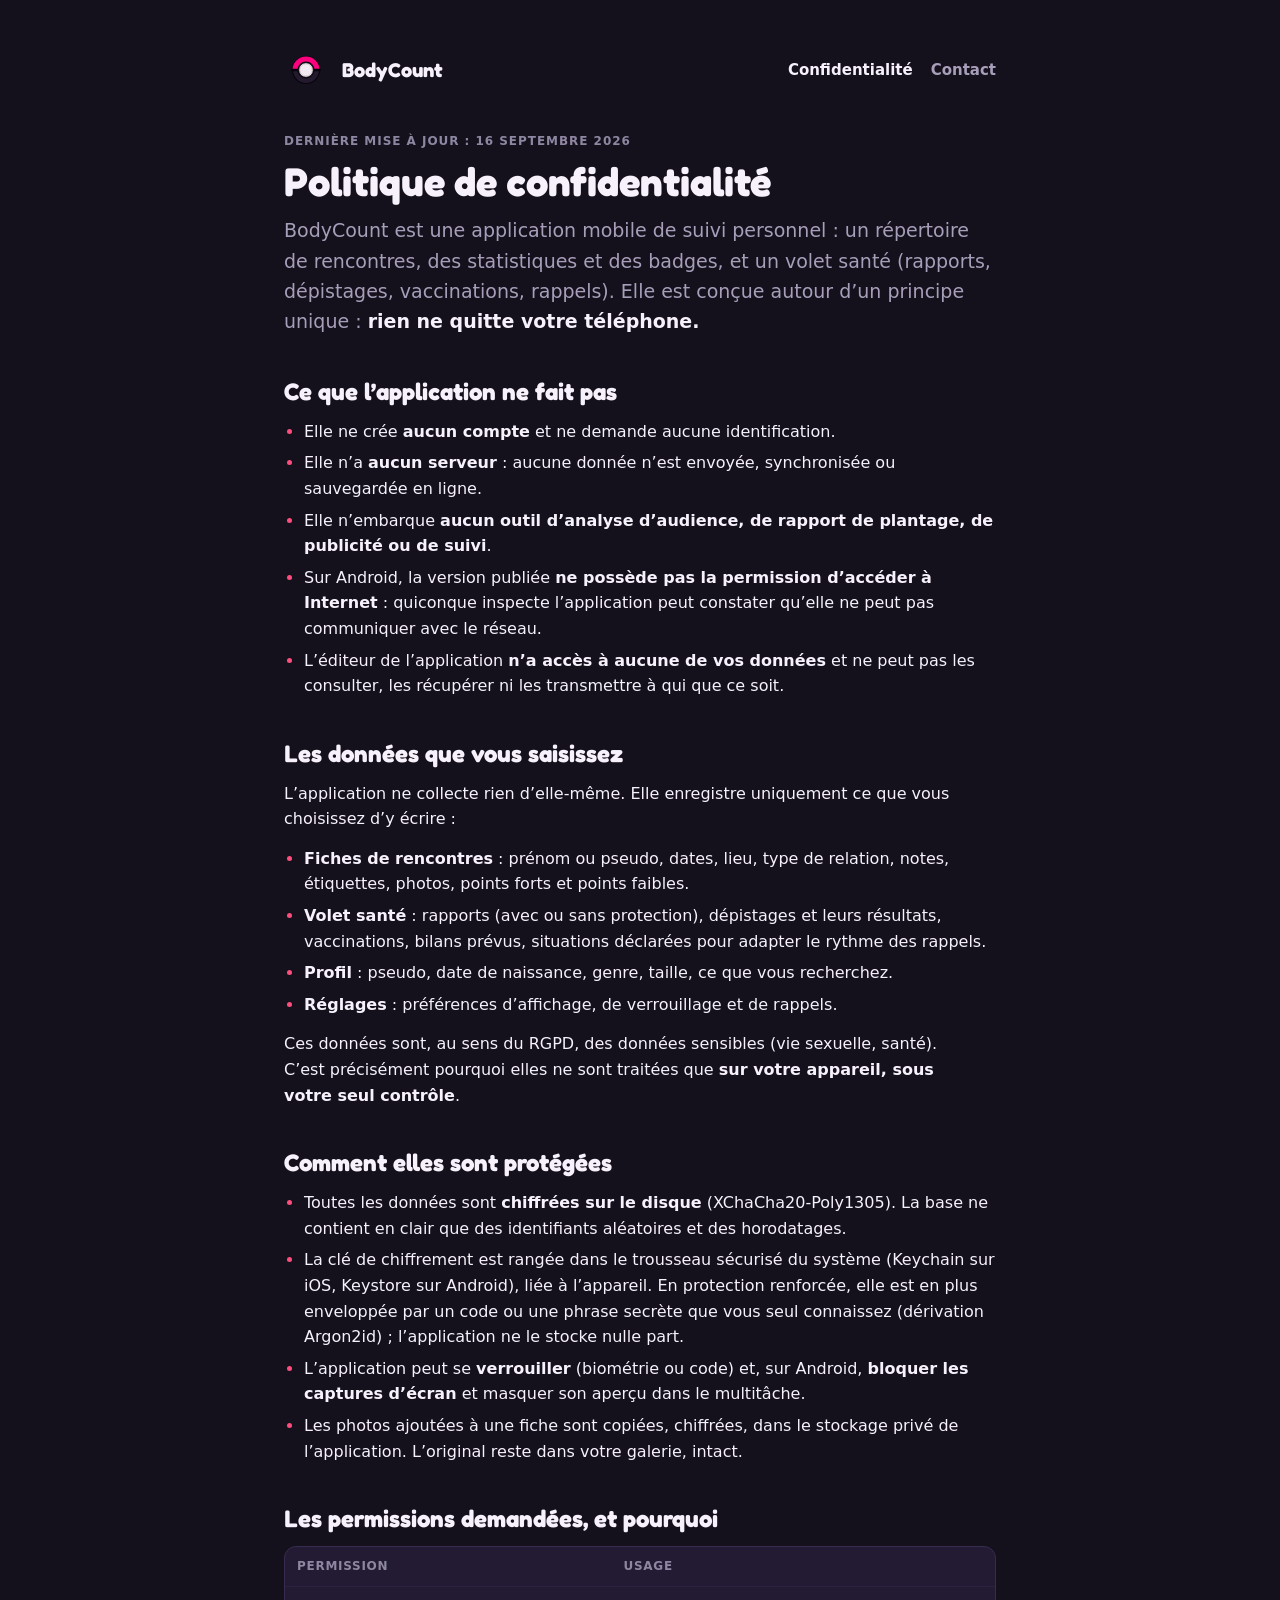
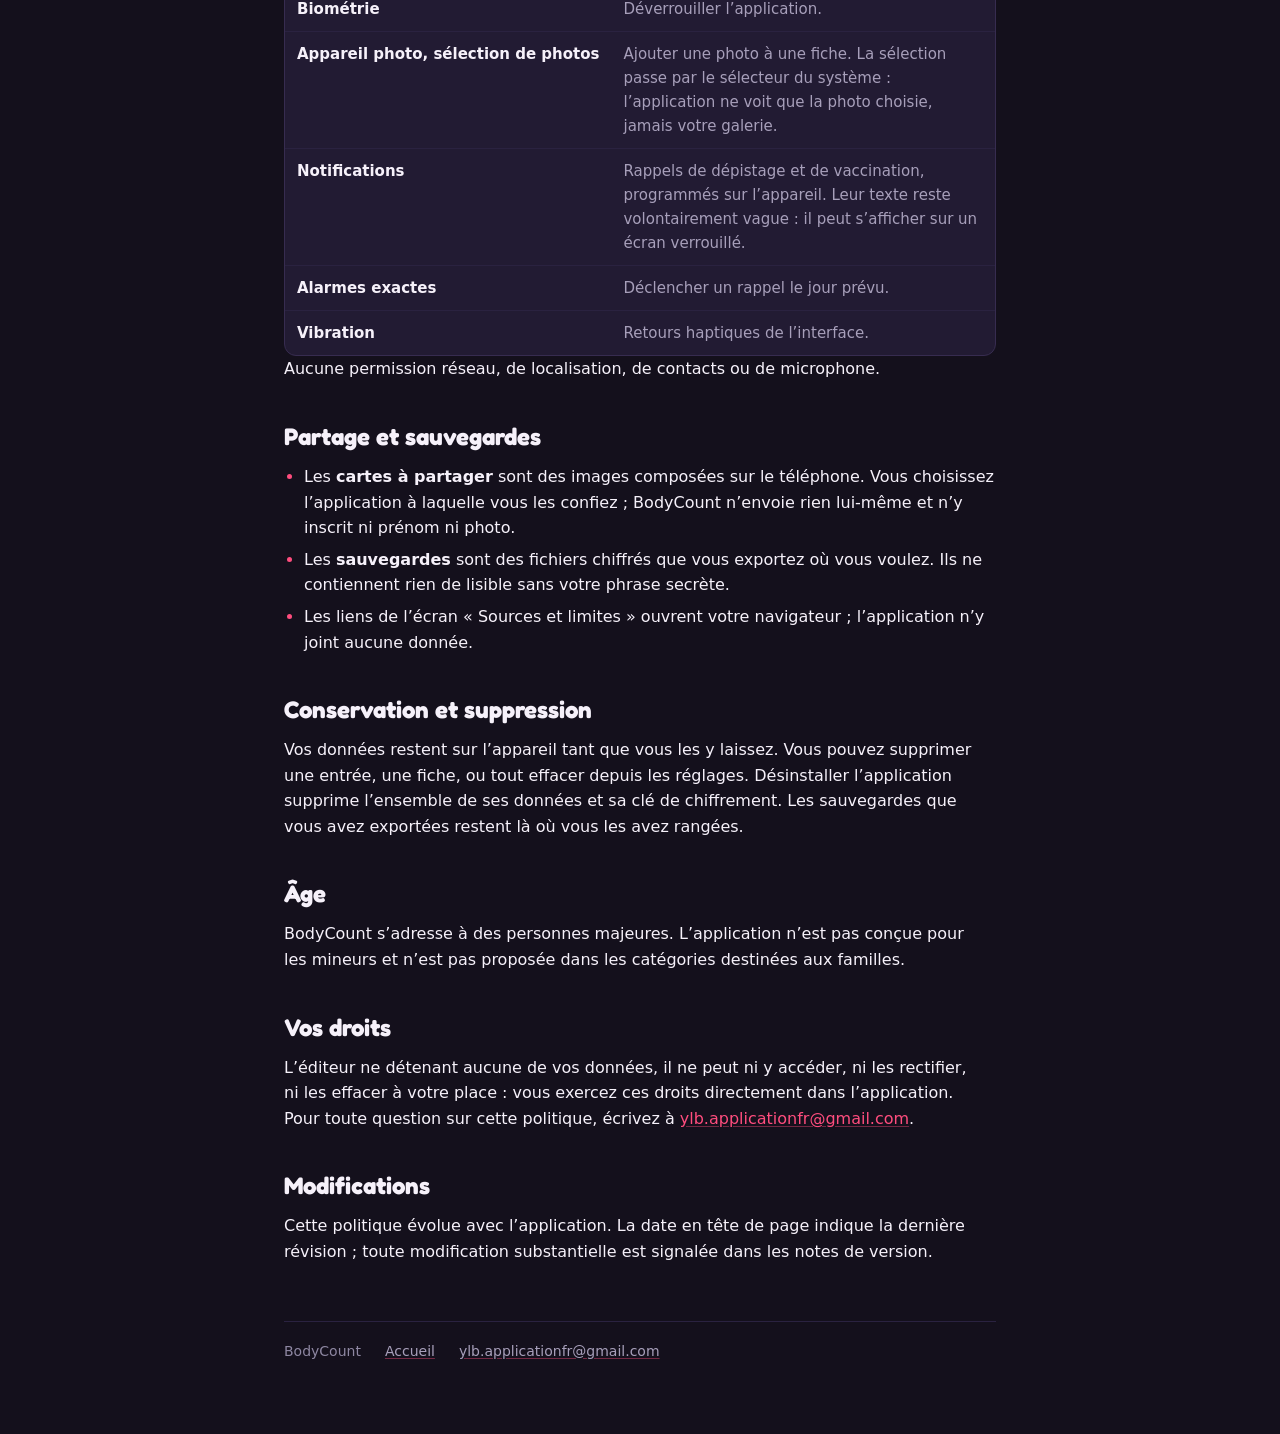
==== confidentialite/index.html @ e616489b "Met la politique de confidentialité en pages, prête pour GitHub Pages Play exige une URL publique et" ====
<!doctype html>
<html lang="fr">
<head>
  <meta charset="utf-8">
  <meta name="viewport" content="width=device-width, initial-scale=1">
  <title>Politique de confidentialité — BodyCount</title>
  <meta name="description" content="Ce que BodyCount fait de vos données : rien ne quitte votre téléphone.">
  <link rel="icon" href="../favicon.png">
  <link rel="stylesheet" href="https://fonts.googleapis.com/css2?family=Fredoka:wght@600;700&display=swap">
  <link rel="stylesheet" href="../style.css">
</head>
<body>
  <main class="page">
    <header class="site">
      <img src="../logo.svg" alt="" width="44" height="44">
      <a class="brand" href="../">BodyCount</a>
      <nav>
        <a href="./" aria-current="page">Confidentialité</a>
        <a href="mailto:ylb.applicationfr@gmail.com">Contact</a>
      </nav>
    </header>

    <p class="eyebrow">Dernière mise à jour : 16 septembre 2026</p>
    <h1>Politique de confidentialité</h1>
    <p class="lede">BodyCount est une application mobile de suivi personnel : un répertoire de rencontres, des statistiques et des badges, et un volet santé (rapports, dépistages, vaccinations, rappels). Elle est conçue autour d’un principe unique : <strong>rien ne quitte votre téléphone.</strong></p>

    <h2>Ce que l’application ne fait pas</h2>
    <ul>
      <li>Elle ne crée <strong>aucun compte</strong> et ne demande aucune identification.</li>
      <li>Elle n’a <strong>aucun serveur</strong> : aucune donnée n’est envoyée, synchronisée ou sauvegardée en ligne.</li>
      <li>Elle n’embarque <strong>aucun outil d’analyse d’audience, de rapport de plantage, de publicité ou de suivi</strong>.</li>
      <li>Sur Android, la version publiée <strong>ne possède pas la permission d’accéder à Internet</strong> : quiconque inspecte l’application peut constater qu’elle ne peut pas communiquer avec le réseau.</li>
      <li>L’éditeur de l’application <strong>n’a accès à aucune de vos données</strong> et ne peut pas les consulter, les récupérer ni les transmettre à qui que ce soit.</li>
    </ul>

    <h2>Les données que vous saisissez</h2>
    <p>L’application ne collecte rien d’elle-même. Elle enregistre uniquement ce que vous choisissez d’y écrire :</p>
    <ul>
      <li><strong>Fiches de rencontres</strong> : prénom ou pseudo, dates, lieu, type de relation, notes, étiquettes, photos, points forts et points faibles.</li>
      <li><strong>Volet santé</strong> : rapports (avec ou sans protection), dépistages et leurs résultats, vaccinations, bilans prévus, situations déclarées pour adapter le rythme des rappels.</li>
      <li><strong>Profil</strong> : pseudo, date de naissance, genre, taille, ce que vous recherchez.</li>
      <li><strong>Réglages</strong> : préférences d’affichage, de verrouillage et de rappels.</li>
    </ul>
    <p>Ces données sont, au sens du RGPD, des données sensibles (vie sexuelle, santé). C’est précisément pourquoi elles ne sont traitées que <strong>sur votre appareil, sous votre seul contrôle</strong>.</p>

    <h2>Comment elles sont protégées</h2>
    <ul>
      <li>Toutes les données sont <strong>chiffrées sur le disque</strong> (XChaCha20-Poly1305). La base ne contient en clair que des identifiants aléatoires et des horodatages.</li>
      <li>La clé de chiffrement est rangée dans le trousseau sécurisé du système (Keychain sur iOS, Keystore sur Android), liée à l’appareil. En protection renforcée, elle est en plus enveloppée par un code ou une phrase secrète que vous seul connaissez (dérivation Argon2id) ; l’application ne le stocke nulle part.</li>
      <li>L’application peut se <strong>verrouiller</strong> (biométrie ou code) et, sur Android, <strong>bloquer les captures d’écran</strong> et masquer son aperçu dans le multitâche.</li>
      <li>Les photos ajoutées à une fiche sont copiées, chiffrées, dans le stockage privé de l’application. L’original reste dans votre galerie, intact.</li>
    </ul>

    <h2>Les permissions demandées, et pourquoi</h2>
    <div class="table-wrap">
      <table>
        <thead><tr><th>Permission</th><th>Usage</th></tr></thead>
        <tbody>
          <tr><th>Biométrie</th><td>Déverrouiller l’application.</td></tr>
          <tr><th>Appareil photo, sélection de photos</th><td>Ajouter une photo à une fiche. La sélection passe par le sélecteur du système : l’application ne voit que la photo choisie, jamais votre galerie.</td></tr>
          <tr><th>Notifications</th><td>Rappels de dépistage et de vaccination, programmés sur l’appareil. Leur texte reste volontairement vague : il peut s’afficher sur un écran verrouillé.</td></tr>
          <tr><th>Alarmes exactes</th><td>Déclencher un rappel le jour prévu.</td></tr>
          <tr><th>Vibration</th><td>Retours haptiques de l’interface.</td></tr>
        </tbody>
      </table>
    </div>
    <p>Aucune permission réseau, de localisation, de contacts ou de microphone.</p>

    <h2>Partage et sauvegardes</h2>
    <ul>
      <li>Les <strong>cartes à partager</strong> sont des images composées sur le téléphone. Vous choisissez l’application à laquelle vous les confiez ; BodyCount n’envoie rien lui-même et n’y inscrit ni prénom ni photo.</li>
      <li>Les <strong>sauvegardes</strong> sont des fichiers chiffrés que vous exportez où vous voulez. Ils ne contiennent rien de lisible sans votre phrase secrète.</li>
      <li>Les liens de l’écran « Sources et limites » ouvrent votre navigateur ; l’application n’y joint aucune donnée.</li>
    </ul>

    <h2>Conservation et suppression</h2>
    <p>Vos données restent sur l’appareil tant que vous les y laissez. Vous pouvez supprimer une entrée, une fiche, ou tout effacer depuis les réglages. Désinstaller l’application supprime l’ensemble de ses données et sa clé de chiffrement. Les sauvegardes que vous avez exportées restent là où vous les avez rangées.</p>

    <h2>Âge</h2>
    <p>BodyCount s’adresse à des personnes majeures. L’application n’est pas conçue pour les mineurs et n’est pas proposée dans les catégories destinées aux familles.</p>

    <h2>Vos droits</h2>
    <p>L’éditeur ne détenant aucune de vos données, il ne peut ni y accéder, ni les rectifier, ni les effacer à votre place : vous exercez ces droits directement dans l’application. Pour toute question sur cette politique, écrivez à <a href="mailto:ylb.applicationfr@gmail.com">ylb.applicationfr@gmail.com</a>.</p>

    <h2>Modifications</h2>
    <p>Cette politique évolue avec l’application. La date en tête de page indique la dernière révision ; toute modification substantielle est signalée dans les notes de version.</p>

    <footer class="site">
      <span>BodyCount</span>
      <a href="../">Accueil</a>
      <a href="mailto:ylb.applicationfr@gmail.com">ylb.applicationfr@gmail.com</a>
    </footer>
  </main>
</body>
</html>
---- style.css ----
/* Le site reprend la palette de l'app : nuit, rose pour le fun, menthe pour la santé. */
:root {
  --bg: #14101c;
  --surface: #221b33;
  --border: #372c50;
  --border-soft: #2a2240;
  --text: #f6f1fa;
  --muted: #a79fba;
  --faint: #8e87a2;
  --accent: #ff4d7e;
  --health: #4ecdc4;
  color-scheme: dark;
}

* { box-sizing: border-box; }

body {
  margin: 0;
  background: var(--bg);
  color: var(--text);
  font-family: -apple-system, "SF Pro Text", "Segoe UI", Roboto, system-ui, sans-serif;
  font-size: 16px;
  line-height: 1.6;
  -webkit-font-smoothing: antialiased;
}

a { color: var(--accent); text-decoration-color: rgba(255, 77, 126, 0.4); text-underline-offset: 2px; }
a:hover { text-decoration-color: currentColor; }
a:focus-visible { outline: 2px solid var(--accent); outline-offset: 2px; border-radius: 4px; }

h1, h2, h3 { font-family: Fredoka, "Nunito", "Varela Round", system-ui, sans-serif; text-wrap: balance; }
h1 { font-size: 40px; line-height: 1.1; font-weight: 700; margin: 0 0 12px; }
h2 { font-size: 24px; line-height: 1.25; font-weight: 700; margin: 40px 0 12px; }
p, li { max-width: 68ch; }
p { margin: 0 0 14px; }
ul { padding-left: 20px; margin: 0 0 14px; display: grid; gap: 6px; }
li::marker { color: var(--accent); }
strong { color: var(--text); }
code { font-family: ui-monospace, "SF Mono", Menlo, monospace; font-size: 0.92em; color: var(--muted); }

.page { max-width: 760px; margin: 0 auto; padding: 48px 24px 72px; }

header.site { display: flex; align-items: center; gap: 14px; margin-bottom: 40px; }
header.site img { width: 44px; height: 44px; }
header.site a.brand { font-family: Fredoka, system-ui, sans-serif; font-weight: 700; font-size: 20px; color: var(--text); text-decoration: none; }
header.site nav { margin-left: auto; display: flex; gap: 18px; }
header.site nav a { color: var(--muted); text-decoration: none; font-size: 15px; font-weight: 600; }
header.site nav a:hover, header.site nav a[aria-current] { color: var(--text); }

.eyebrow { font-size: 12px; font-weight: 600; letter-spacing: 0.08em; text-transform: uppercase; color: var(--faint); margin-bottom: 8px; }
.lede { font-size: 19px; color: var(--muted); }

.hero { display: grid; grid-template-columns: 160px 1fr; gap: 32px; align-items: center; margin-bottom: 40px; }
.hero img { width: 160px; height: 160px; filter: drop-shadow(0 18px 40px rgba(255, 0, 127, 0.28)); }
.hero .tagline { font-family: Fredoka, system-ui, sans-serif; font-weight: 600; font-size: 22px; color: var(--text); margin: 0 0 8px; }

.pillars { display: grid; grid-template-columns: repeat(3, 1fr); gap: 14px; margin: 24px 0 40px; }
.pillar { background: var(--surface); border: 1px solid var(--border); border-radius: 14px; padding: 18px; }
.pillar h3 { margin: 0 0 6px; font-size: 17px; font-weight: 600; }
.pillar p { margin: 0; color: var(--muted); font-size: 15px; }
.pillar.fun h3 { color: var(--accent); }
.pillar.health h3 { color: var(--health); }

table { border-collapse: collapse; width: 100%; margin: 6px 0 18px; font-size: 15px; }
th, td { text-align: left; vertical-align: top; padding: 10px 12px; border-top: 1px solid var(--border-soft); }
thead th { border-top: 0; font-size: 12px; letter-spacing: 0.06em; text-transform: uppercase; color: var(--faint); font-weight: 600; }
tbody th { white-space: nowrap; font-weight: 600; }
td { color: var(--muted); }
.table-wrap { overflow-x: auto; border: 1px solid var(--border); border-radius: 12px; background: var(--surface); }
.table-wrap table { margin: 0; }

.note { border-left: 3px solid var(--health); background: rgba(78, 205, 196, 0.1); border-radius: 0 10px 10px 0; padding: 12px 16px; margin: 18px 0; color: var(--text); }

footer.site { margin-top: 56px; padding-top: 18px; border-top: 1px solid var(--border-soft); color: var(--faint); font-size: 14px; display: flex; flex-wrap: wrap; gap: 8px 24px; }
footer.site a { color: var(--muted); }

@media (max-width: 640px) {
  .page { padding: 32px 18px 56px; }
  h1 { font-size: 32px; }
  .hero { grid-template-columns: 1fr; gap: 20px; }
  .hero img { width: 120px; height: 120px; }
  .pillars { grid-template-columns: 1fr; }
  header.site nav { gap: 12px; }
}
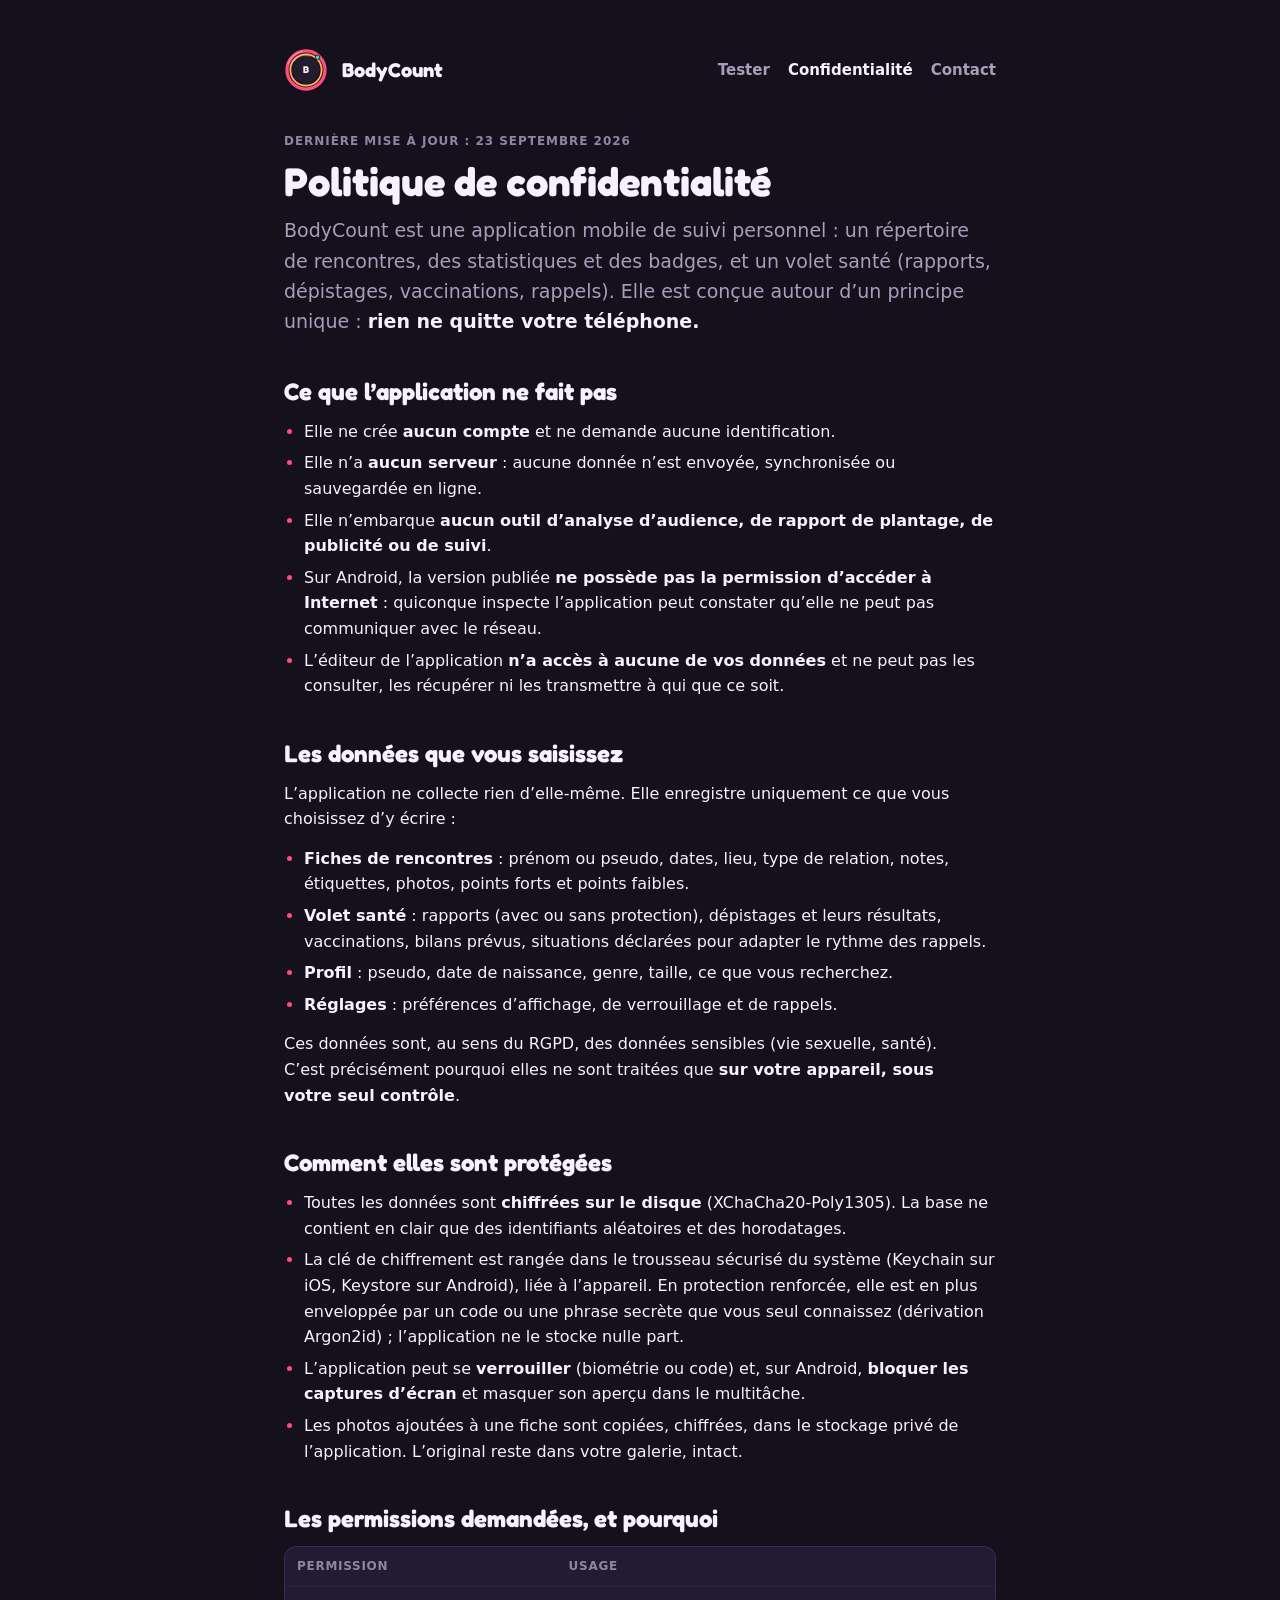
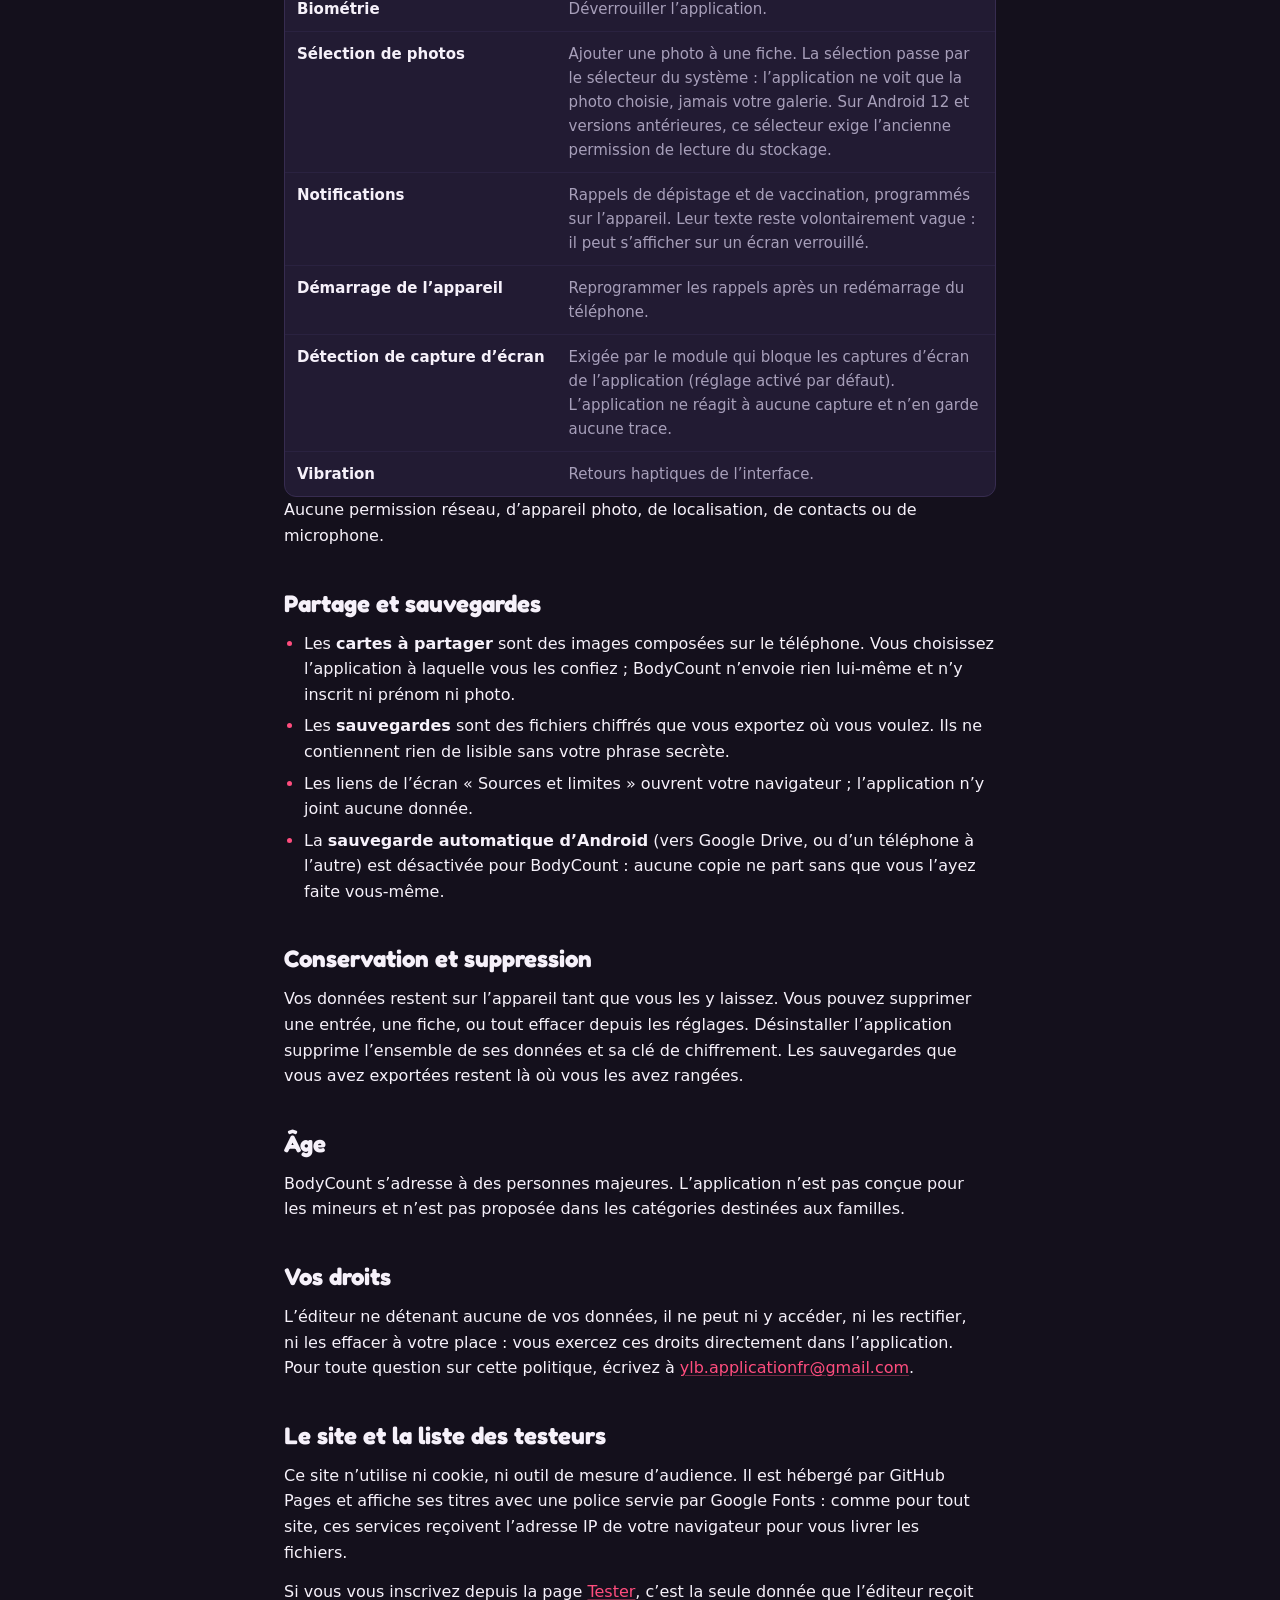
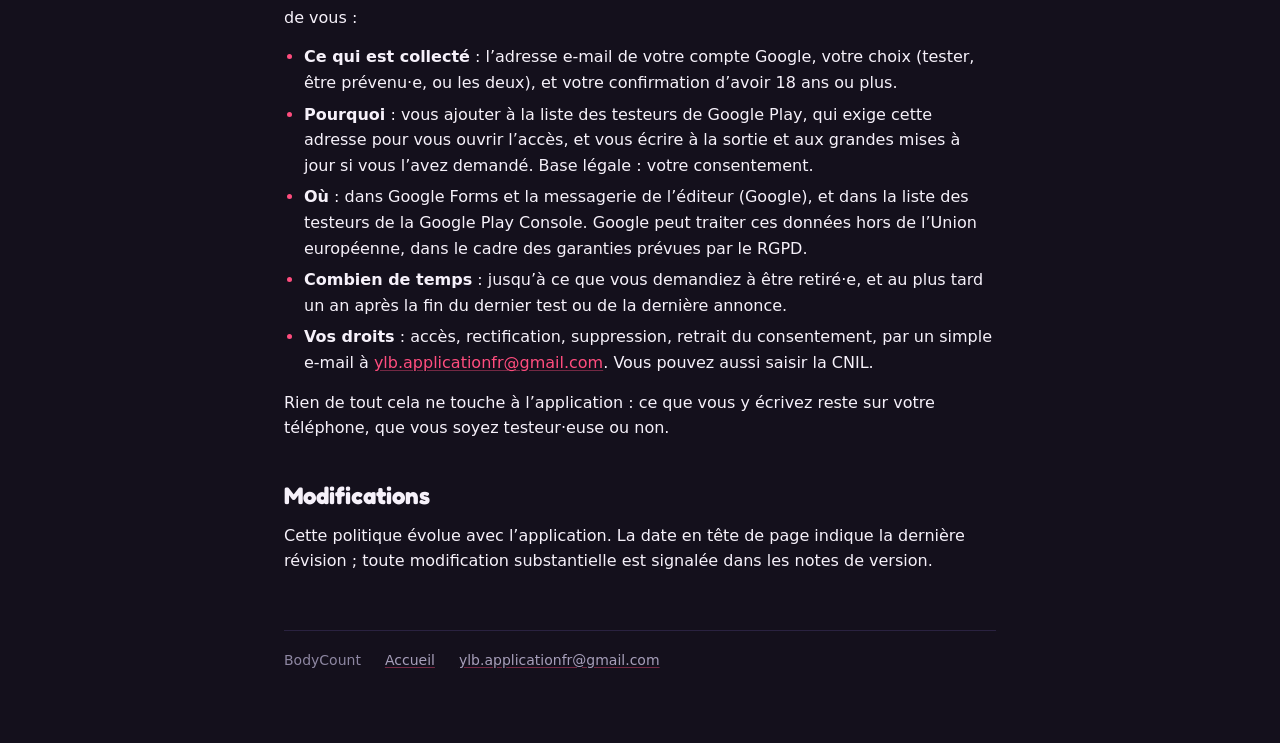
==== commit ea960894: "Ajoute la page « Tester » au site, et met la politique de confidentialité à jour /testeurs/ explique" ====
--- a/confidentialite/index.html
+++ b/confidentialite/index.html
@@ -15,12 +15,13 @@
       <img src="../logo.svg" alt="" width="44" height="44">
       <a class="brand" href="../">BodyCount</a>
       <nav>
+        <a href="../testeurs/">Tester</a>
         <a href="./" aria-current="page">Confidentialité</a>
         <a href="mailto:ylb.applicationfr@gmail.com">Contact</a>
       </nav>
     </header>
 
-    <p class="eyebrow">Dernière mise à jour : 16 septembre 2026</p>
+    <p class="eyebrow">Dernière mise à jour : 23 septembre 2026</p>
     <h1>Politique de confidentialité</h1>
     <p class="lede">BodyCount est une application mobile de suivi personnel : un répertoire de rencontres, des statistiques et des badges, et un volet santé (rapports, dépistages, vaccinations, rappels). Elle est conçue autour d’un principe unique : <strong>rien ne quitte votre téléphone.</strong></p>
 
@@ -57,20 +58,22 @@
         <thead><tr><th>Permission</th><th>Usage</th></tr></thead>
         <tbody>
           <tr><th>Biométrie</th><td>Déverrouiller l’application.</td></tr>
-          <tr><th>Appareil photo, sélection de photos</th><td>Ajouter une photo à une fiche. La sélection passe par le sélecteur du système : l’application ne voit que la photo choisie, jamais votre galerie.</td></tr>
+          <tr><th>Sélection de photos</th><td>Ajouter une photo à une fiche. La sélection passe par le sélecteur du système : l’application ne voit que la photo choisie, jamais votre galerie. Sur Android 12 et versions antérieures, ce sélecteur exige l’ancienne permission de lecture du stockage.</td></tr>
           <tr><th>Notifications</th><td>Rappels de dépistage et de vaccination, programmés sur l’appareil. Leur texte reste volontairement vague : il peut s’afficher sur un écran verrouillé.</td></tr>
-          <tr><th>Alarmes exactes</th><td>Déclencher un rappel le jour prévu.</td></tr>
+          <tr><th>Démarrage de l’appareil</th><td>Reprogrammer les rappels après un redémarrage du téléphone.</td></tr>
+          <tr><th>Détection de capture d’écran</th><td>Exigée par le module qui bloque les captures d’écran de l’application (réglage activé par défaut). L’application ne réagit à aucune capture et n’en garde aucune trace.</td></tr>
           <tr><th>Vibration</th><td>Retours haptiques de l’interface.</td></tr>
         </tbody>
       </table>
     </div>
-    <p>Aucune permission réseau, de localisation, de contacts ou de microphone.</p>
+    <p>Aucune permission réseau, d’appareil photo, de localisation, de contacts ou de microphone.</p>
 
     <h2>Partage et sauvegardes</h2>
     <ul>
       <li>Les <strong>cartes à partager</strong> sont des images composées sur le téléphone. Vous choisissez l’application à laquelle vous les confiez ; BodyCount n’envoie rien lui-même et n’y inscrit ni prénom ni photo.</li>
       <li>Les <strong>sauvegardes</strong> sont des fichiers chiffrés que vous exportez où vous voulez. Ils ne contiennent rien de lisible sans votre phrase secrète.</li>
       <li>Les liens de l’écran « Sources et limites » ouvrent votre navigateur ; l’application n’y joint aucune donnée.</li>
+      <li>La <strong>sauvegarde automatique d’Android</strong> (vers Google Drive, ou d’un téléphone à l’autre) est désactivée pour BodyCount : aucune copie ne part sans que vous l’ayez faite vous-même.</li>
     </ul>
 
     <h2>Conservation et suppression</h2>
@@ -81,6 +84,18 @@
 
     <h2>Vos droits</h2>
     <p>L’éditeur ne détenant aucune de vos données, il ne peut ni y accéder, ni les rectifier, ni les effacer à votre place : vous exercez ces droits directement dans l’application. Pour toute question sur cette politique, écrivez à <a href="mailto:ylb.applicationfr@gmail.com">ylb.applicationfr@gmail.com</a>.</p>
+
+    <h2 id="testeurs">Le site et la liste des testeurs</h2>
+    <p>Ce site n’utilise ni cookie, ni outil de mesure d’audience. Il est hébergé par GitHub Pages et affiche ses titres avec une police servie par Google Fonts : comme pour tout site, ces services reçoivent l’adresse IP de votre navigateur pour vous livrer les fichiers.</p>
+    <p>Si vous vous inscrivez depuis la page <a href="../testeurs/">Tester</a>, c’est la seule donnée que l’éditeur reçoit de vous :</p>
+    <ul>
+      <li><strong>Ce qui est collecté</strong> : l’adresse e-mail de votre compte Google, votre choix (tester, être prévenu·e, ou les deux), et votre confirmation d’avoir 18 ans ou plus.</li>
+      <li><strong>Pourquoi</strong> : vous ajouter à la liste des testeurs de Google Play, qui exige cette adresse pour vous ouvrir l’accès, et vous écrire à la sortie et aux grandes mises à jour si vous l’avez demandé. Base légale : votre consentement.</li>
+      <li><strong>Où</strong> : dans Google Forms et la messagerie de l’éditeur (Google), et dans la liste des testeurs de la Google Play Console. Google peut traiter ces données hors de l’Union européenne, dans le cadre des garanties prévues par le RGPD.</li>
+      <li><strong>Combien de temps</strong> : jusqu’à ce que vous demandiez à être retiré·e, et au plus tard un an après la fin du dernier test ou de la dernière annonce.</li>
+      <li><strong>Vos droits</strong> : accès, rectification, suppression, retrait du consentement, par un simple e-mail à <a href="mailto:ylb.applicationfr@gmail.com">ylb.applicationfr@gmail.com</a>. Vous pouvez aussi saisir la CNIL.</li>
+    </ul>
+    <p>Rien de tout cela ne touche à l’application : ce que vous y écrivez reste sur votre téléphone, que vous soyez testeur·euse ou non.</p>
 
     <h2>Modifications</h2>
     <p>Cette politique évolue avec l’application. La date en tête de page indique la dernière révision ; toute modification substantielle est signalée dans les notes de version.</p>
--- a/style.css
+++ b/style.css
@@ -74,11 +74,22 @@
 footer.site { margin-top: 56px; padding-top: 18px; border-top: 1px solid var(--border-soft); color: var(--faint); font-size: 14px; display: flex; flex-wrap: wrap; gap: 8px 24px; }
 footer.site a { color: var(--muted); }
 
+.cta { display: flex; flex-wrap: wrap; align-items: center; gap: 14px 20px; margin: 28px 0 8px; }
+.button { display: inline-block; background: var(--accent); color: #14101c; font-family: Fredoka, system-ui, sans-serif; font-weight: 700; font-size: 18px; text-decoration: none; padding: 14px 28px; border-radius: 999px; box-shadow: 0 10px 28px rgba(255, 77, 126, 0.3); transition: transform 0.15s ease, box-shadow 0.15s ease; }
+.button:hover { transform: translateY(-1px); box-shadow: 0 14px 34px rgba(255, 77, 126, 0.38); }
+.button:focus-visible { outline: 2px solid var(--text); outline-offset: 3px; }
+.cta-note { margin: 0; color: var(--faint); font-size: 15px; }
+
+.steps { list-style: none; counter-reset: step; padding: 0; margin: 0 0 14px; display: grid; gap: 12px; }
+.steps li { counter-increment: step; position: relative; padding: 14px 16px 14px 56px; background: var(--surface); border: 1px solid var(--border); border-radius: 14px; color: var(--muted); max-width: none; }
+.steps li::before { content: counter(step); position: absolute; left: 16px; top: 14px; width: 26px; height: 26px; border-radius: 999px; background: rgba(255, 77, 126, 0.16); color: var(--accent); font-family: Fredoka, system-ui, sans-serif; font-weight: 700; font-size: 15px; display: grid; place-items: center; }
+
 @media (max-width: 640px) {
   .page { padding: 32px 18px 56px; }
   h1 { font-size: 32px; }
   .hero { grid-template-columns: 1fr; gap: 20px; }
   .hero img { width: 120px; height: 120px; }
   .pillars { grid-template-columns: 1fr; }
-  header.site nav { gap: 12px; }
+  header.site { flex-wrap: wrap; row-gap: 10px; }
+  header.site nav { gap: 16px; width: 100%; margin-left: 0; }
 }
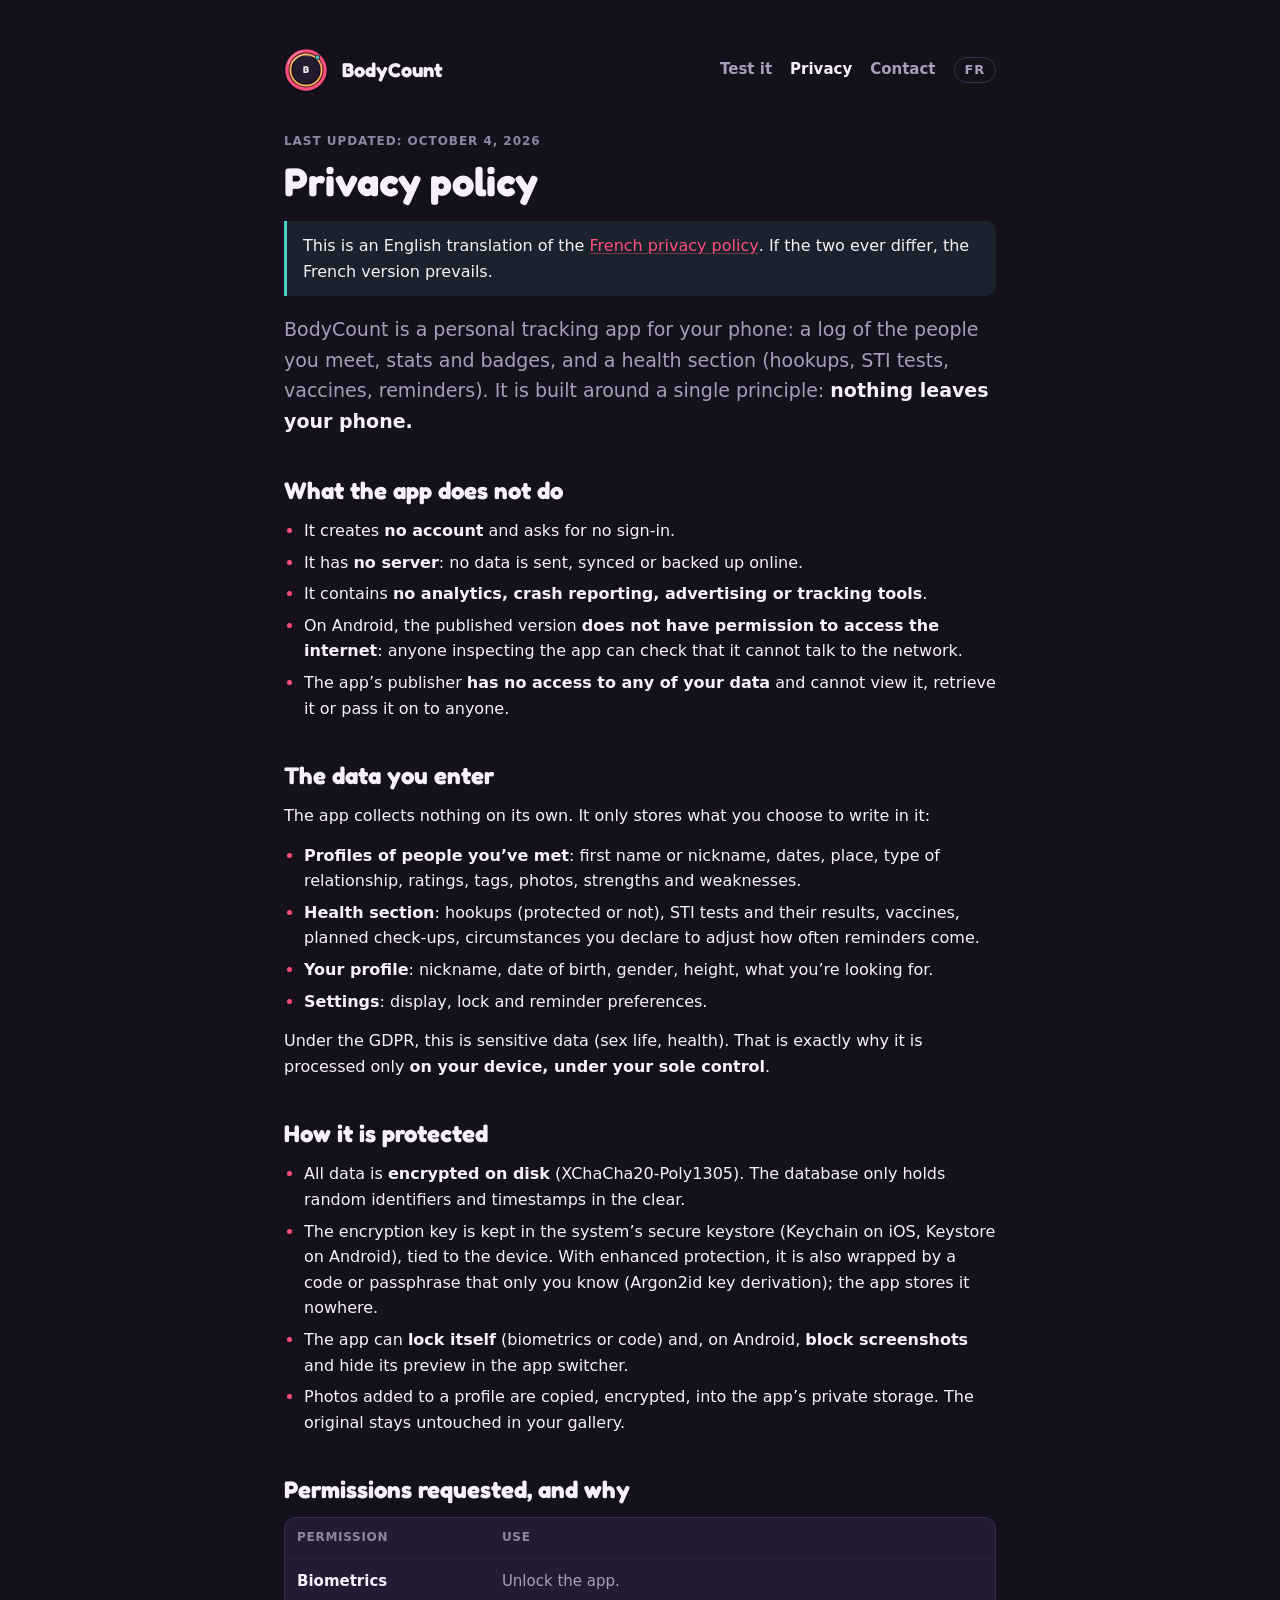
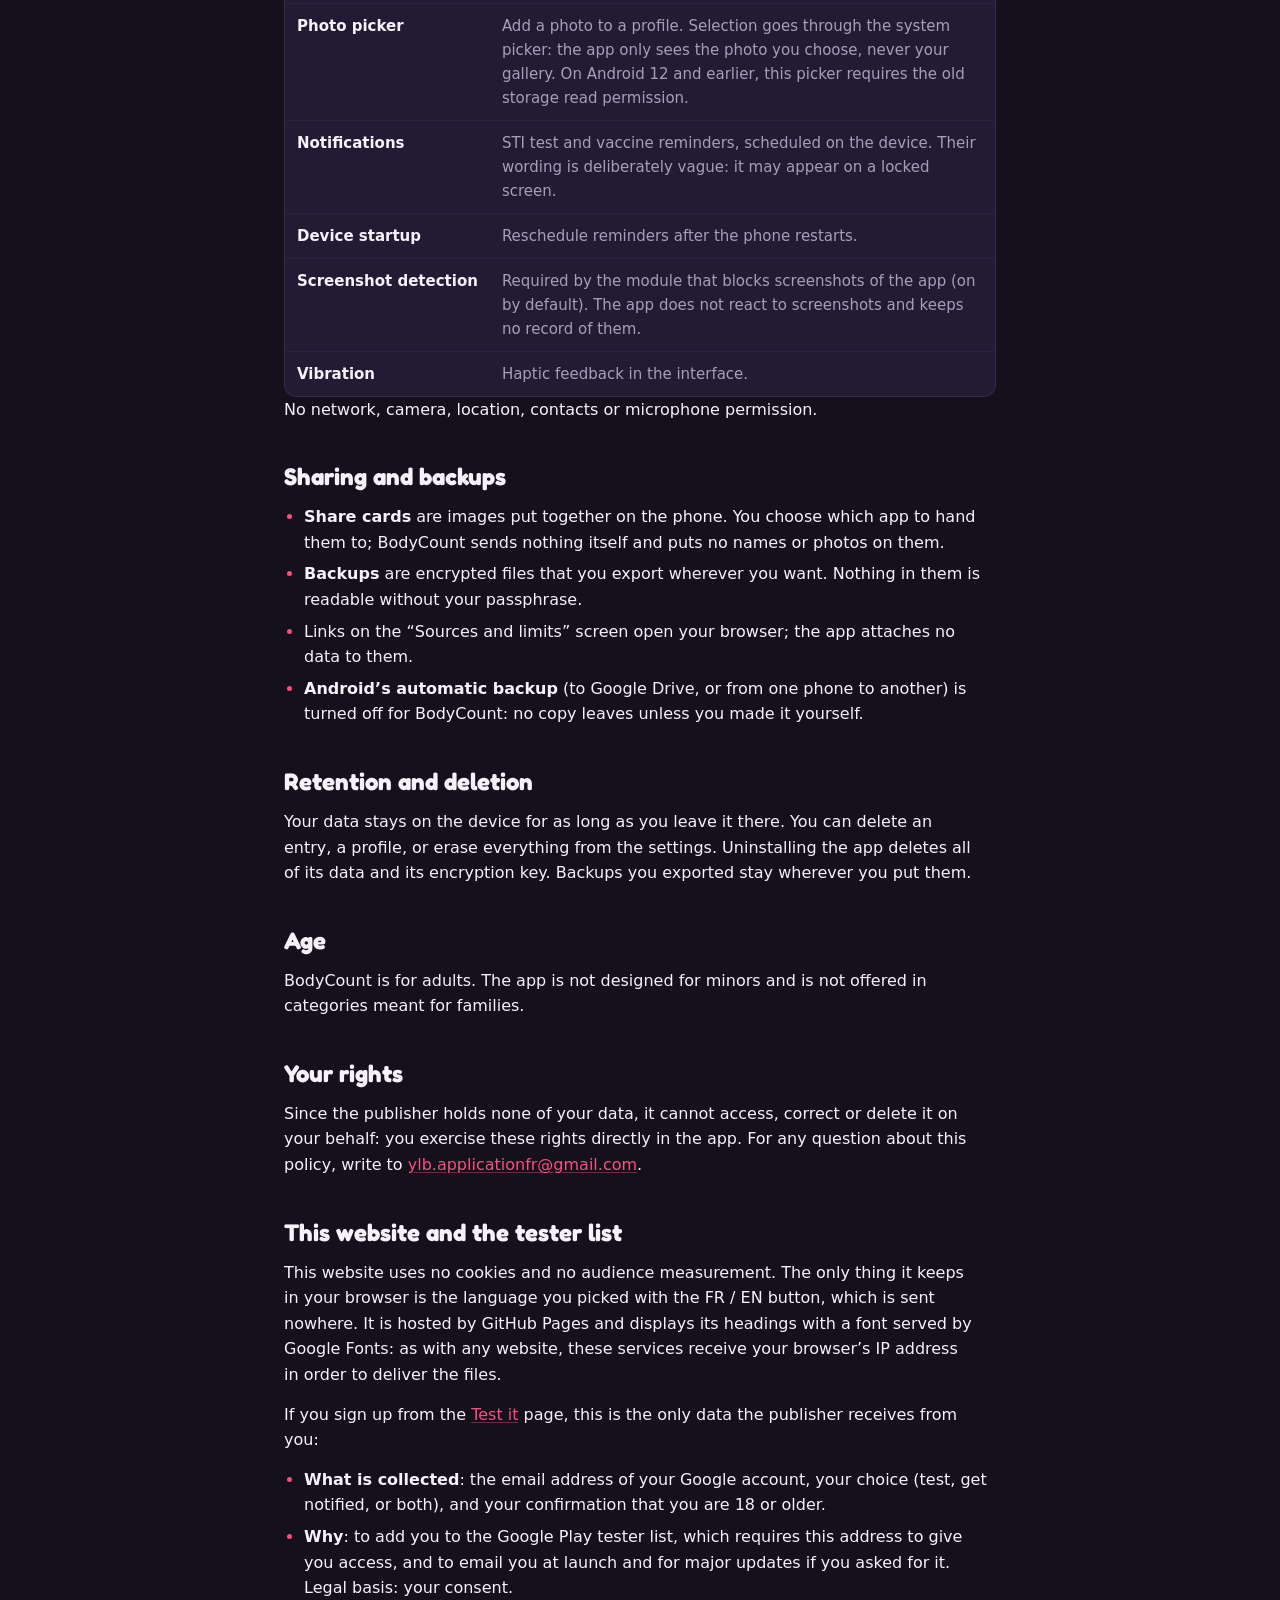
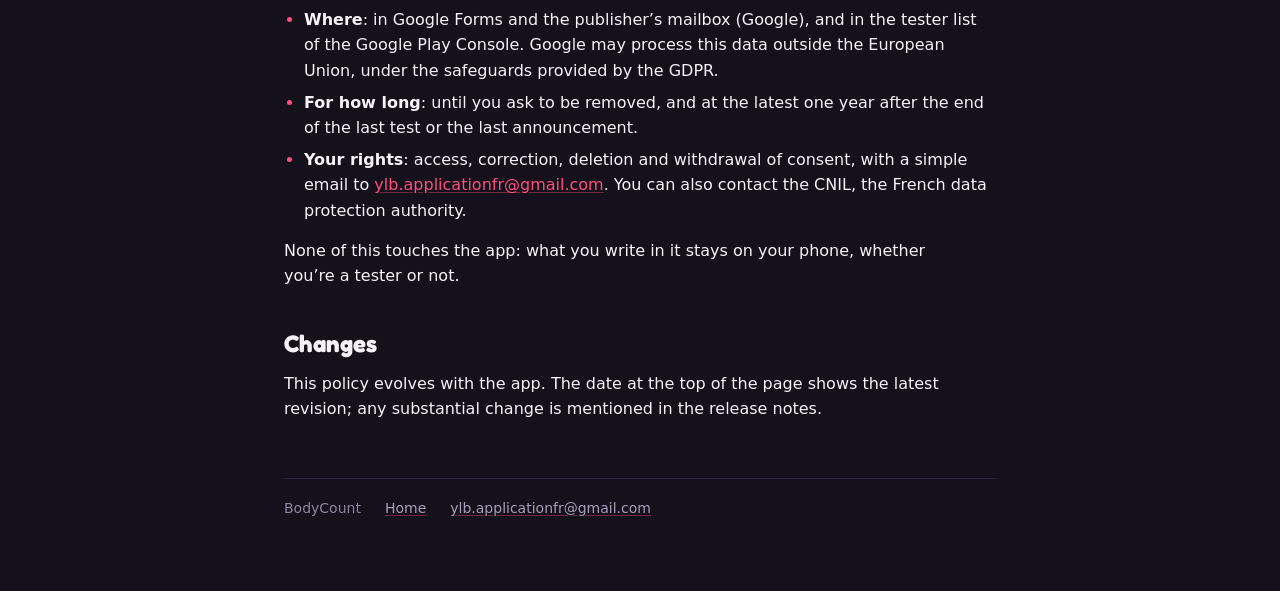
==== commit b6a514e6: "Site : ajoute la version anglaise Accueil, page Tester et politique de confidentialité, sous en/, av" ====
--- a/confidentialite/index.html
+++ b/confidentialite/index.html
@@ -5,7 +5,12 @@
   <meta name="viewport" content="width=device-width, initial-scale=1">
   <title>Politique de confidentialité — BodyCount</title>
   <meta name="description" content="Ce que BodyCount fait de vos données : rien ne quitte votre téléphone.">
-  <link rel="icon" href="../favicon.png">
+  <link rel="icon" href="../favicon.svg" type="image/svg+xml">
+  <link rel="icon" href="../favicon.png" type="image/png" sizes="64x64">
+  <link rel="apple-touch-icon" href="../apple-touch-icon.png">
+  <link rel="alternate" hreflang="fr" href="https://yann-lb.github.io/bodycount-site/confidentialite/">
+  <link rel="alternate" hreflang="en" href="https://yann-lb.github.io/bodycount-site/en/privacy/">
+  <script src="../lang.js"></script>
   <link rel="stylesheet" href="https://fonts.googleapis.com/css2?family=Fredoka:wght@600;700&display=swap">
   <link rel="stylesheet" href="../style.css">
 </head>
@@ -18,10 +23,11 @@
         <a href="../testeurs/">Tester</a>
         <a href="./" aria-current="page">Confidentialité</a>
         <a href="mailto:ylb.applicationfr@gmail.com">Contact</a>
+        <a class="lang" href="../en/privacy/" hreflang="en" lang="en" data-lang="en">EN</a>
       </nav>
     </header>
 
-    <p class="eyebrow">Dernière mise à jour : 23 septembre 2026</p>
+    <p class="eyebrow">Dernière mise à jour : 4 octobre 2026</p>
     <h1>Politique de confidentialité</h1>
     <p class="lede">BodyCount est une application mobile de suivi personnel : un répertoire de rencontres, des statistiques et des badges, et un volet santé (rapports, dépistages, vaccinations, rappels). Elle est conçue autour d’un principe unique : <strong>rien ne quitte votre téléphone.</strong></p>
 
@@ -86,7 +92,7 @@
     <p>L’éditeur ne détenant aucune de vos données, il ne peut ni y accéder, ni les rectifier, ni les effacer à votre place : vous exercez ces droits directement dans l’application. Pour toute question sur cette politique, écrivez à <a href="mailto:ylb.applicationfr@gmail.com">ylb.applicationfr@gmail.com</a>.</p>
 
     <h2 id="testeurs">Le site et la liste des testeurs</h2>
-    <p>Ce site n’utilise ni cookie, ni outil de mesure d’audience. Il est hébergé par GitHub Pages et affiche ses titres avec une police servie par Google Fonts : comme pour tout site, ces services reçoivent l’adresse IP de votre navigateur pour vous livrer les fichiers.</p>
+    <p>Ce site n’utilise ni cookie, ni outil de mesure d’audience. Il ne garde dans votre navigateur qu’une chose : la langue que vous avez choisie avec le bouton FR / EN, qui n’est envoyée nulle part. Il est hébergé par GitHub Pages et affiche ses titres avec une police servie par Google Fonts : comme pour tout site, ces services reçoivent l’adresse IP de votre navigateur pour vous livrer les fichiers.</p>
     <p>Si vous vous inscrivez depuis la page <a href="../testeurs/">Tester</a>, c’est la seule donnée que l’éditeur reçoit de vous :</p>
     <ul>
       <li><strong>Ce qui est collecté</strong> : l’adresse e-mail de votre compte Google, votre choix (tester, être prévenu·e, ou les deux), et votre confirmation d’avoir 18 ans ou plus.</li>
--- a/style.css
+++ b/style.css
@@ -93,3 +93,7 @@
   header.site { flex-wrap: wrap; row-gap: 10px; }
   header.site nav { gap: 16px; width: 100%; margin-left: 0; }
 }
+
+/* Le changement de langue : une pastille discrète, à droite de la navigation. */
+header.site nav a.lang { border: 1px solid var(--border); border-radius: 999px; padding: 0 10px; font-size: 13px; letter-spacing: 0.06em; line-height: 24px; }
+header.site nav a.lang:hover { border-color: var(--muted); }
